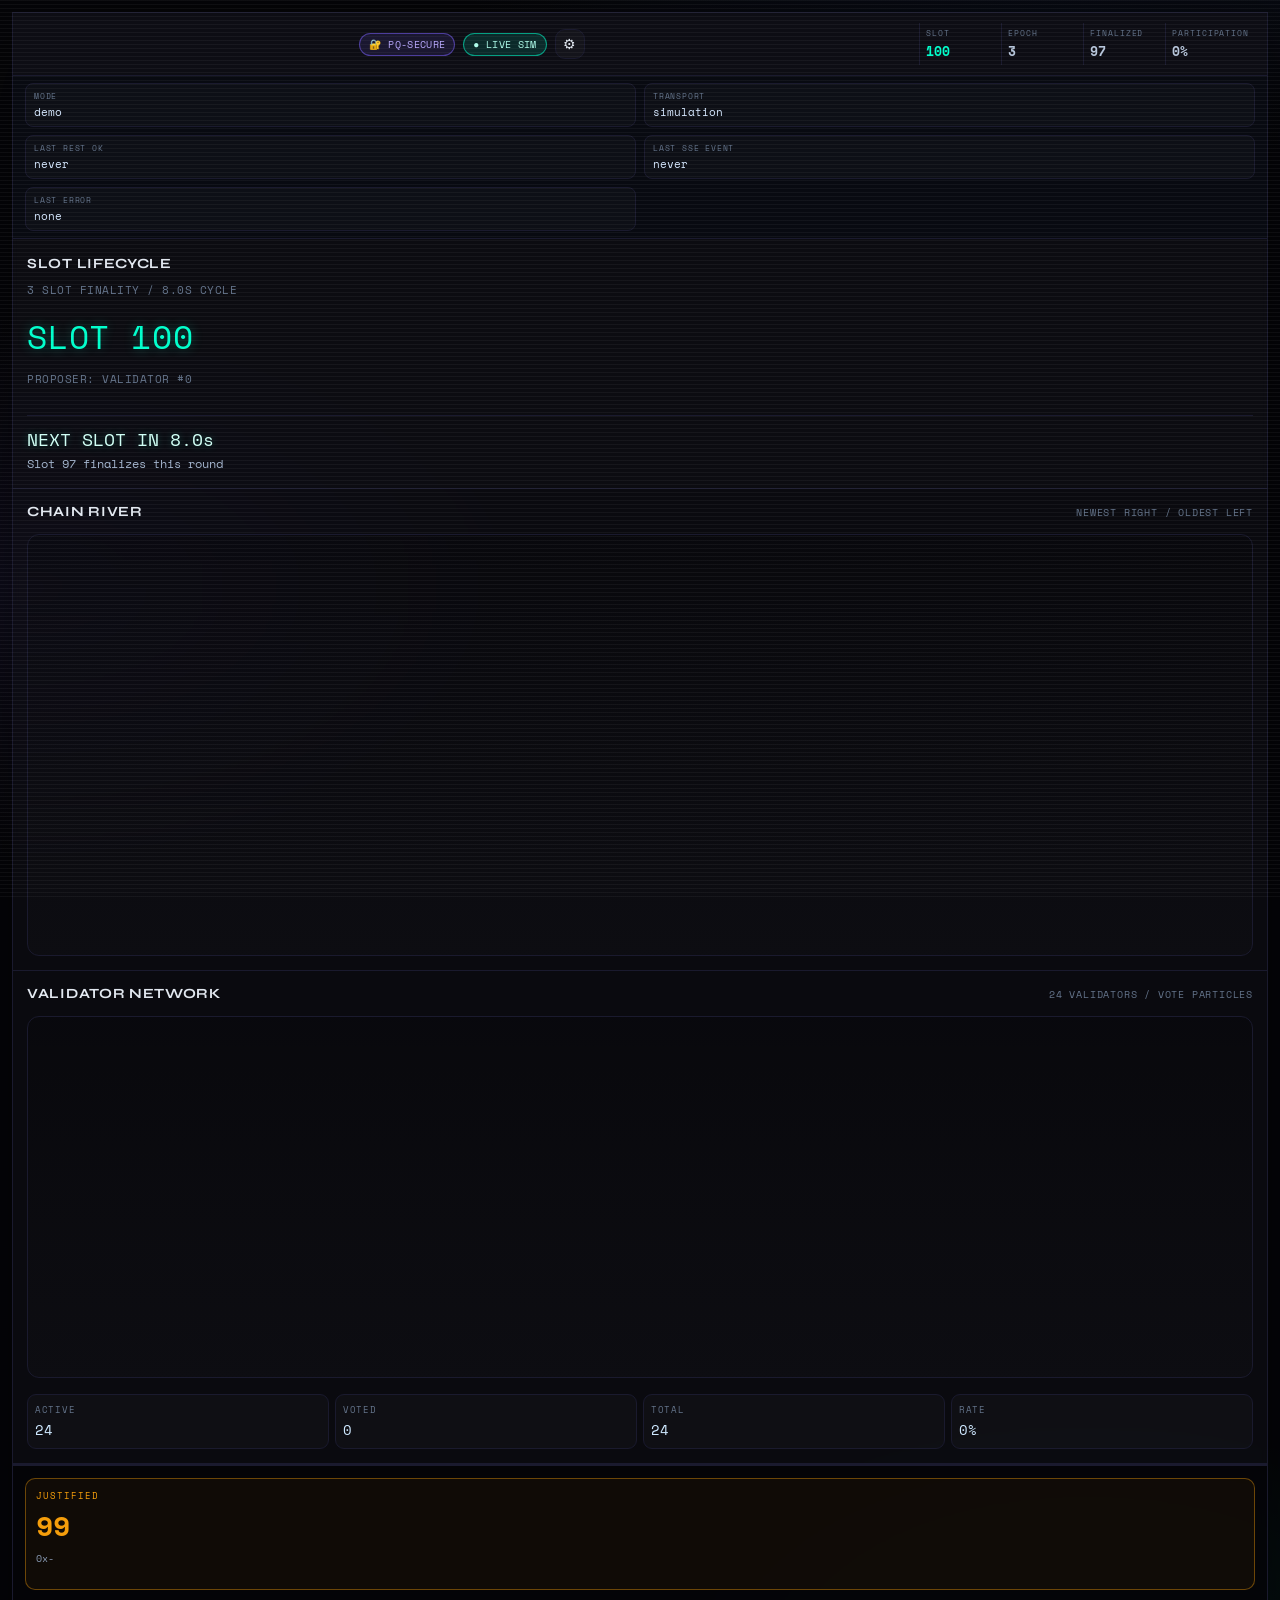
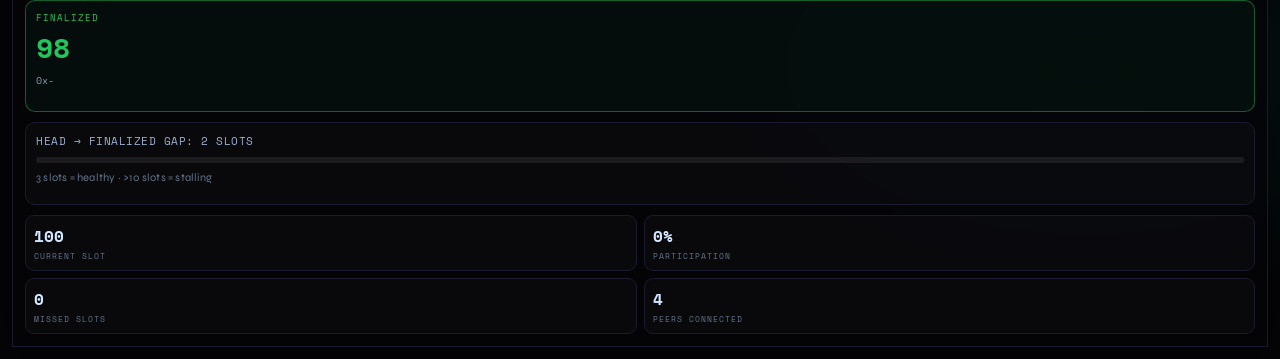
==== web/index.html @ 942a2f81 "fix(leanviz): add base ui shell and styles" ====
<!doctype html>
<html lang="en">
<head>
  <meta charset="utf-8" />
  <meta name="viewport" content="width=device-width, initial-scale=1" />
  <title>LeanViz - 3 Slot Finality Dashboard</title>
  <link rel="preconnect" href="https://fonts.googleapis.com">
  <link rel="preconnect" href="https://fonts.gstatic.com" crossorigin>
  <link href="https://fonts.googleapis.com/css2?family=Space+Mono:wght@400;700&family=Syne:wght@400;600;700;800&display=swap" rel="stylesheet">
    <link rel="stylesheet" href="styles/main.css" />

</head>
<body>
  <div class="app">
    <header class="topbar">
      <div class="peer-group" id="peerPills"></div>
      <div class="peer-group">
        <span class="badge pq">🔐 PQ-SECURE</span>
        <span class="badge live" id="liveBadge">● LIVE SIM</span>
        <button id="settingsBtn" class="icon-btn" title="Settings" aria-label="Open settings">⚙</button>
      </div>
      <div class="counter-group">
        <div class="counter"><span class="counter-label">Slot</span><span id="topSlot" class="counter-value slot">100</span></div>
        <div class="counter"><span class="counter-label">Epoch</span><span id="topEpoch" class="counter-value">3</span></div>
        <div class="counter"><span class="counter-label">Finalized</span><span id="topFinalized" class="counter-value">97</span></div>
        <div class="counter"><span class="counter-label">Participation</span><span id="topPart" class="counter-value">0%</span></div>
      </div>
    </header>
    <div id="warningBanner" class="warn-banner">⚠ Cannot reach Lean node - running in demo mode</div>
    <section class="conn-strip">
      <div class="conn-item"><span class="k">Mode</span><span id="connMode" class="v">demo</span></div>
      <div class="conn-item"><span class="k">Transport</span><span id="connTransport" class="v">simulation</span></div>
      <div class="conn-item"><span class="k">Last REST OK</span><span id="connLastRest" class="v">never</span></div>
      <div class="conn-item"><span class="k">Last SSE Event</span><span id="connLastEvent" class="v">never</span></div>
      <div class="conn-item"><span class="k">Last Error</span><span id="connError" class="v">none</span></div>
    </section>
    <section id="settingsPanel" class="settings-panel">
      <div class="settings-grid">
        <div class="field">
          <label for="beaconInput">Beacon API URL</label>
          <input id="beaconInput" type="text" value="http://localhost:5052" />
        </div>
        <div class="field">
          <label for="metricsInput">Metrics URL</label>
          <input id="metricsInput" type="text" value="http://localhost:9090" />
        </div>
        <div class="field">
          <label for="nsSelect">API Namespace</label>
          <select id="nsSelect">
            <option value="lean">/lean/v0</option>
            <option value="eth">/eth/v1</option>
          </select>
        </div>
        <div class="field">
          <label for="modeSelect">Mode</label>
          <select id="modeSelect">
            <option value="demo">Demo</option>
            <option value="live">Live</option>
          </select>
        </div>
        <button id="applySettings" class="btn primary">Apply</button>
      </div>
      <details class="debug">
        <summary>Debug Metrics</summary>
        <div class="debug-grid">
          <div class="debug-card"><div class="k">Goroutines</div><div id="dbgGoroutines" class="v">-</div></div>
          <div class="debug-card"><div class="k">Memory MB</div><div id="dbgMemory" class="v">-</div></div>
          <div class="debug-card"><div class="k">Live Events</div><div id="dbgEvents" class="v">0</div></div>
          <div class="debug-card"><div class="k">Last Event</div><div id="dbgLastEvent" class="v">-</div></div>
        </div>
      </details>
    </section>

    <section class="main">
      <aside class="panel">
        <h2>Slot Lifecycle</h2>
        <p class="panel-sub" id="slotCycleLabel">3 slot finality / 8.0s cycle</p>
        <div id="leftSlot" class="slot-head">SLOT 100</div>
        <p class="panel-sub" id="proposerText">Proposer: Validator #0</p>
        <div class="phase-list" id="phaseList"></div>
        <div class="slot-foot">
          <span id="countdown" class="countdown">NEXT SLOT IN 8.0s</span>
          <div id="finalizeHint">Slot 97 finalizes this round</div>
        </div>
      </aside>

      <div class="canvas-panel">
        <div class="canvas-title">
          <h2>Chain River</h2>
          <span>newest right / oldest left</span>
        </div>
        <div class="canvas-wrap">
          <canvas id="chainCanvas"></canvas>
        </div>
      </div>

      <div class="canvas-panel" style="border-right: 0;">
        <div class="canvas-title">
          <h2>Validator Network</h2>
          <span id="validatorSubtitle">24 validators / vote particles</span>
        </div>
        <div class="canvas-wrap">
          <canvas id="validatorCanvas"></canvas>
        </div>
        <div class="net-stats">
          <div class="net-stat"><span class="k">Active</span><span class="v" id="statActive">24</span></div>
          <div class="net-stat"><span class="k">Voted</span><span class="v" id="statVoted">0</span></div>
          <div class="net-stat"><span class="k">Total</span><span class="v" id="statTotal">24</span></div>
          <div class="net-stat"><span class="k">Rate</span><span class="v" id="statRate">0%</span></div>
        </div>
      </div>
    </section>

    <footer class="bottom">
      <div class="cp-box justified">
        <div class="label">Justified</div>
        <div class="slot" id="justSlot">99</div>
        <div class="hash" id="justHash">0x-</div>
      </div>
      <div class="cp-box finalized">
        <div class="label">Finalized</div>
        <div class="slot" id="finSlot">98</div>
        <div class="hash" id="finHash">0x-</div>
      </div>
      <div class="gap">
        <div class="title" id="gapTitle">HEAD → FINALIZED GAP: 2 SLOTS</div>
        <div class="gap-bar"><div class="gap-fill" id="gapFill"></div></div>
        <div class="helper">3 slots = healthy · &gt;10 slots = stalling</div>
        <div class="chip-wrap" id="chipWrap"></div>
      </div>
      <div class="bottom-metrics">
        <div class="bottom-metric"><div class="v" id="mSlot">100</div><div class="k">Current Slot</div></div>
        <div class="bottom-metric"><div class="v" id="mPart">0%</div><div class="k">Participation</div></div>
        <div class="bottom-metric"><div class="v" id="mMissed">0</div><div class="k">Missed Slots</div></div>
        <div class="bottom-metric"><div class="v" id="mPeers">4</div><div class="k">Peers Connected</div></div>
      </div>
    </footer>
  </div>

    <script type="module" src="src/main.js"></script>

</body>
</html>
---- web/styles/main.css ----
:root {
      --bg: #050508;
      --surface: #0d0d14;
      --border: #1a1a2e;
      --cyan: #00ffcc;
      --purple: #7b61ff;
      --blue: #3b82f6;
      --amber: #f59e0b;
      --green: #22c55e;
      --red: #ef4444;
      --grey: #2a2a3a;
      --text: #e2e8f0;
      --muted: #64748b;
    }

    * { box-sizing: border-box; }

    body {
      margin: 0;
      min-height: 100vh;
      color: var(--text);
      background:
        radial-gradient(1200px 700px at 80% -10%, rgba(59, 130, 246, 0.09), transparent 55%),
        radial-gradient(900px 500px at 2% 30%, rgba(123, 97, 255, 0.08), transparent 55%),
        radial-gradient(800px 450px at 85% 85%, rgba(0, 255, 204, 0.07), transparent 55%),
        var(--bg);
      font-family: "Syne", sans-serif;
      overflow-x: hidden;
    }

    body::after {
      content: "";
      pointer-events: none;
      position: fixed;
      inset: 0;
      z-index: 50;
      opacity: 0.07;
      background: repeating-linear-gradient(
        180deg,
        rgba(255, 255, 255, 0.65) 0,
        rgba(255, 255, 255, 0.65) 1px,
        transparent 1px,
        transparent 4px
      );
    }

    .app {
      width: min(1680px, calc(100vw - 24px));
      margin: 12px auto;
      border: 1px solid var(--border);
      background: linear-gradient(180deg, rgba(255,255,255,0.02), rgba(255,255,255,0.005));
      box-shadow: 0 24px 80px rgba(0, 0, 0, 0.55);
      backdrop-filter: blur(4px);
    }

    .topbar {
      min-height: 52px;
      padding: 10px 12px;
      background: var(--surface);
      border-bottom: 1px solid var(--border);
      display: flex;
      align-items: center;
      justify-content: space-between;
      gap: 10px;
      flex-wrap: wrap;
    }

    .peer-group, .counter-group {
      display: flex;
      align-items: center;
      gap: 8px;
      flex-wrap: wrap;
    }

    .peer-pill {
      display: inline-flex;
      align-items: center;
      gap: 6px;
      border-radius: 20px;
      border: 1px solid var(--border);
      background: rgba(255,255,255,0.03);
      font-family: "Space Mono", monospace;
      font-size: 10px;
      color: var(--muted);
      padding: 5px 10px;
      letter-spacing: 0.3px;
      transition: border-color 0.35s ease, box-shadow 0.35s ease;
    }

    .peer-pill.self {
      border-color: rgba(0,255,204,0.75);
      color: #cffef4;
      box-shadow: 0 0 14px rgba(0,255,204,0.18);
    }

    .dot {
      width: 6px;
      height: 6px;
      border-radius: 50%;
      display: inline-block;
      background: var(--grey);
    }

    .dot.online, .dot.syncing {
      animation: dotPulse 2s ease-in-out infinite;
    }

    .dot.online { background: var(--green); }
    .dot.syncing { background: var(--amber); }

    .badge {
      border: 1px solid transparent;
      border-radius: 12px;
      padding: 3px 9px;
      font-family: "Space Mono", monospace;
      font-size: 10px;
      text-transform: uppercase;
      letter-spacing: 0.35px;
      white-space: nowrap;
    }

    .badge.pq {
      border-color: rgba(123,97,255,0.52);
      color: #baaaff;
      background: rgba(123,97,255,0.12);
    }

    .badge.live {
      border-color: rgba(0,255,204,0.55);
      color: #aefcea;
      background: rgba(0,255,204,0.12);
      animation: breathe 2s ease-in-out infinite;
    }

    .badge.live.warn {
      border-color: rgba(239,68,68,0.5);
      color: #ffc0c0;
      background: rgba(239,68,68,0.14);
      animation: none;
    }

    .icon-btn {
      border: 1px solid var(--border);
      border-radius: 10px;
      background: rgba(255,255,255,0.03);
      color: var(--text);
      width: 30px;
      height: 30px;
      cursor: pointer;
      font-size: 14px;
      line-height: 1;
      transition: all 0.25s ease;
    }

    .icon-btn:hover {
      border-color: rgba(0,255,204,0.5);
      box-shadow: 0 0 12px rgba(0,255,204,0.18);
    }

    .warn-banner {
      display: none;
      align-items: center;
      gap: 8px;
      padding: 7px 12px;
      border-bottom: 1px solid rgba(239,68,68,0.45);
      color: #ffc9c9;
      background: rgba(239,68,68,0.12);
      font-family: "Space Mono", monospace;
      font-size: 11px;
      letter-spacing: 0.25px;
    }

    .warn-banner.show {
      display: flex;
    }

    .conn-strip {
      display: grid;
      grid-template-columns: repeat(5, minmax(0, 1fr));
      gap: 8px;
      padding: 7px 12px;
      border-bottom: 1px solid var(--border);
      background: rgba(9, 11, 18, 0.95);
    }

    .conn-item {
      border: 1px solid var(--border);
      border-radius: 8px;
      padding: 6px 8px;
      background: rgba(255,255,255,0.02);
      min-height: 42px;
    }

    .conn-item .k {
      display: block;
      font-family: "Space Mono", monospace;
      font-size: 8px;
      color: var(--muted);
      text-transform: uppercase;
      letter-spacing: 0.8px;
    }

    .conn-item .v {
      display: block;
      margin-top: 2px;
      font-family: "Space Mono", monospace;
      font-size: 11px;
      color: #d6e8ff;
      white-space: nowrap;
      overflow: hidden;
      text-overflow: ellipsis;
    }

    .settings-panel {
      display: none;
      border-bottom: 1px solid var(--border);
      background: rgba(13,13,20,0.97);
      padding: 10px 12px;
    }

    .settings-panel.open {
      display: block;
    }

    .settings-grid {
      display: grid;
      grid-template-columns: 1fr 1fr auto auto;
      gap: 8px;
      align-items: end;
    }

    .field label {
      display: block;
      margin-bottom: 4px;
      font-family: "Space Mono", monospace;
      font-size: 9px;
      color: var(--muted);
      text-transform: uppercase;
      letter-spacing: 1px;
    }

    .field input, .field select {
      width: 100%;
      height: 34px;
      border-radius: 8px;
      border: 1px solid var(--border);
      background: rgba(255,255,255,0.03);
      color: var(--text);
      padding: 0 10px;
      font-family: "Space Mono", monospace;
      font-size: 11px;
    }

    .btn {
      height: 34px;
      border-radius: 8px;
      border: 1px solid var(--border);
      background: rgba(255,255,255,0.05);
      color: var(--text);
      padding: 0 11px;
      cursor: pointer;
      font-family: "Space Mono", monospace;
      font-size: 11px;
      text-transform: uppercase;
      letter-spacing: 0.6px;
    }

    .btn.primary {
      border-color: rgba(0,255,204,0.5);
      color: #b9fff2;
      background: rgba(0,255,204,0.12);
    }

    .debug {
      margin-top: 8px;
      border-top: 1px solid var(--border);
      padding-top: 7px;
    }

    .debug summary {
      cursor: pointer;
      font-family: "Space Mono", monospace;
      font-size: 10px;
      color: var(--muted);
      text-transform: uppercase;
      letter-spacing: 0.8px;
    }

    .debug-grid {
      margin-top: 8px;
      display: grid;
      grid-template-columns: repeat(4, minmax(0, 1fr));
      gap: 6px;
    }

    .debug-card {
      border: 1px solid var(--border);
      border-radius: 8px;
      padding: 6px;
      background: rgba(255,255,255,0.02);
    }

    .debug-card .k {
      font-family: "Space Mono", monospace;
      font-size: 8px;
      color: var(--muted);
      text-transform: uppercase;
      letter-spacing: 0.8px;
    }

    .debug-card .v {
      margin-top: 2px;
      font-family: "Space Mono", monospace;
      font-size: 12px;
      color: #cde2ff;
    }

    .counter {
      min-width: 74px;
      padding: 4px 6px;
      border-left: 1px solid var(--border);
    }

    .counter-label {
      display: block;
      font-family: "Space Mono", monospace;
      font-size: 8px;
      color: var(--muted);
      text-transform: uppercase;
      letter-spacing: 0.9px;
    }

    .counter-value {
      display: block;
      font-family: "Space Mono", monospace;
      font-size: 13px;
      font-weight: 700;
      margin-top: 2px;
      color: #b7c6db;
    }

    .counter-value.slot { color: var(--cyan); }

    .main {
      display: grid;
      grid-template-columns: 290px 1fr 350px;
      gap: 0;
      min-height: 640px;
      border-bottom: 1px solid var(--border);
    }

    .panel {
      background: rgba(13,13,20,0.78);
      border-right: 1px solid var(--border);
      padding: 16px 14px;
      position: relative;
    }

    .panel:last-child { border-right: 0; }

    .panel h2 {
      margin: 0 0 10px;
      font-size: 14px;
      letter-spacing: 0.7px;
      font-weight: 700;
      text-transform: uppercase;
    }

    .panel-sub {
      margin: 0;
      font-size: 11px;
      color: var(--muted);
      letter-spacing: 0.5px;
      text-transform: uppercase;
      font-family: "Space Mono", monospace;
    }

    .slot-head {
      margin: 14px 0 10px;
      font-family: "Space Mono", monospace;
      font-size: 33px;
      color: var(--cyan);
      letter-spacing: 0.8px;
      text-shadow: 0 0 12px rgba(0,255,204,0.3);
    }

    .phase-list {
      margin-top: 14px;
      display: grid;
      gap: 8px;
      position: relative;
    }

    .phase-item {
      border: 1px solid var(--border);
      border-radius: 10px;
      padding: 8px 10px;
      background: rgba(255,255,255,0.014);
      transition: all 0.35s ease;
    }

    .phase-top {
      display: flex;
      justify-content: space-between;
      align-items: center;
      gap: 8px;
      font-size: 12px;
      font-weight: 600;
      letter-spacing: 0.35px;
    }

    .phase-name {
      font-family: "Space Mono", monospace;
      color: #95a9c7;
      font-size: 12px;
    }

    .phase-desc {
      margin-top: 4px;
      font-size: 10px;
      color: var(--muted);
      line-height: 1.3;
    }

    .phase-progress {
      margin-top: 6px;
      height: 5px;
      border-radius: 999px;
      background: rgba(255,255,255,0.06);
      overflow: hidden;
    }

    .phase-progress > span {
      display: block;
      height: 100%;
      width: 0%;
      background: linear-gradient(90deg, rgba(0,255,204,0.2), var(--cyan));
      transition: width 0.1s linear;
    }

    .phase-item.active {
      border-color: rgba(0,255,204,0.45);
      box-shadow: 0 0 16px rgba(0,255,204,0.14);
      background: rgba(0,255,204,0.05);
    }

    .phase-item.active .phase-name,
    .phase-item.active .phase-icon {
      color: var(--cyan);
      text-shadow: 0 0 10px rgba(0,255,204,0.28);
    }

    .phase-item.done {
      border-color: rgba(34,197,94,0.3);
      background: rgba(34,197,94,0.07);
      opacity: 0.86;
    }

    .phase-item.done .phase-name,
    .phase-item.done .phase-icon {
      color: var(--green);
    }

    .phase-item.pending {
      opacity: 0.58;
      filter: saturate(0.65);
    }

    .slot-foot {
      margin-top: 14px;
      border-top: 1px solid var(--border);
      padding-top: 10px;
      font-family: "Space Mono", monospace;
      font-size: 12px;
      color: #a5b6cf;
      line-height: 1.45;
    }

    .slot-foot .countdown {
      font-size: 18px;
      color: #d0fff5;
      text-shadow: 0 0 8px rgba(0,255,204,0.25);
      display: block;
      margin-bottom: 3px;
    }

    .canvas-panel {
      display: flex;
      flex-direction: column;
      gap: 8px;
      padding: 14px;
      background: rgba(13,13,20,0.64);
      border-right: 1px solid var(--border);
    }

    .canvas-title {
      display: flex;
      justify-content: space-between;
      align-items: baseline;
      gap: 8px;
      margin-bottom: 6px;
    }

    .canvas-title h2 {
      margin: 0;
      font-size: 14px;
      text-transform: uppercase;
      letter-spacing: 0.7px;
    }

    .canvas-title span {
      font-family: "Space Mono", monospace;
      color: var(--muted);
      font-size: 10px;
      text-transform: uppercase;
      letter-spacing: 0.8px;
    }

    .canvas-wrap {
      position: relative;
      border: 1px solid var(--border);
      border-radius: 12px;
      overflow: hidden;
      background: linear-gradient(180deg, rgba(0,0,0,0.18), rgba(255,255,255,0.01));
    }

    canvas {
      width: 100%;
      height: 100%;
      display: block;
    }

    #chainCanvas { height: 520px; }
    #validatorCanvas { height: 420px; }

    .net-stats {
      display: grid;
      grid-template-columns: repeat(4, minmax(0, 1fr));
      gap: 6px;
      margin-top: 8px;
    }

    .net-stat {
      border: 1px solid var(--border);
      border-radius: 9px;
      padding: 8px 7px;
      background: rgba(255,255,255,0.02);
    }

    .net-stat span {
      display: block;
      font-family: "Space Mono", monospace;
    }

    .net-stat .k {
      font-size: 9px;
      color: var(--muted);
      text-transform: uppercase;
      letter-spacing: 0.7px;
    }

    .net-stat .v {
      font-size: 14px;
      color: #cee8ff;
      margin-top: 3px;
    }

    .bottom {
      background: rgba(5,5,8,0.9);
      border-top: 1px solid var(--border);
      padding: 12px;
      display: grid;
      grid-template-columns: 220px 220px 1fr 300px;
      gap: 10px;
      align-items: stretch;
    }

    .cp-box {
      border-radius: 10px;
      padding: 10px;
      background: rgba(255,255,255,0.02);
      min-height: 112px;
    }

    .cp-box .label {
      font-family: "Space Mono", monospace;
      font-size: 9px;
      letter-spacing: 1px;
      text-transform: uppercase;
    }

    .cp-box .slot {
      font-family: "Space Mono", monospace;
      font-size: 28px;
      margin-top: 3px;
      font-weight: 700;
    }

    .cp-box .hash {
      font-family: "Space Mono", monospace;
      font-size: 10px;
      color: #8a9cb6;
      margin-top: 5px;
      overflow: hidden;
      text-overflow: ellipsis;
      white-space: nowrap;
    }

    .cp-box.justified {
      border: 1px solid rgba(245,158,11,0.4);
      background: rgba(245,158,11,0.05);
    }

    .cp-box.justified .label,
    .cp-box.justified .slot { color: var(--amber); }

    .cp-box.finalized {
      border: 1px solid rgba(34,197,94,0.44);
      background: rgba(34,197,94,0.05);
    }

    .cp-box.finalized .label,
    .cp-box.finalized .slot { color: var(--green); }

    .gap {
      border: 1px solid var(--border);
      border-radius: 10px;
      padding: 10px;
      background: rgba(255,255,255,0.02);
    }

    .gap .title {
      font-family: "Space Mono", monospace;
      font-size: 11px;
      letter-spacing: 0.5px;
      color: #9bb0d0;
    }

    .gap-bar {
      margin-top: 8px;
      height: 6px;
      border-radius: 999px;
      overflow: hidden;
      background: rgba(255,255,255,0.08);
    }

    .gap-fill {
      height: 100%;
      width: 0%;
      transition: width 0.8s ease, background-color 0.4s ease;
      background: var(--green);
      box-shadow: 0 0 12px rgba(34,197,94,0.5);
    }

    .gap .helper {
      margin-top: 8px;
      color: var(--muted);
      font-size: 11px;
      letter-spacing: 0.2px;
    }

    .chip-wrap {
      margin-top: 10px;
      display: flex;
      gap: 6px;
      flex-wrap: wrap;
    }

    .chip {
      min-width: 30px;
      height: 30px;
      border-radius: 9px;
      border: 1px solid rgba(34,197,94,0.35);
      background: rgba(34,197,94,0.08);
      color: #6ef3a0;
      font-family: "Space Mono", monospace;
      font-size: 11px;
      display: inline-flex;
      align-items: center;
      justify-content: center;
    }

    .bottom-metrics {
      border-left: 1px solid var(--border);
      padding-left: 10px;
      display: grid;
      grid-template-columns: repeat(2, minmax(0, 1fr));
      gap: 7px;
      align-content: start;
    }

    .bottom-metric {
      border: 1px solid var(--border);
      border-radius: 9px;
      padding: 8px;
      background: rgba(255,255,255,0.02);
    }

    .bottom-metric .v {
      font-family: "Space Mono", monospace;
      font-size: 16px;
      color: #d3e7ff;
      font-weight: 700;
    }

    .bottom-metric .k {
      margin-top: 2px;
      font-family: "Space Mono", monospace;
      font-size: 8px;
      text-transform: uppercase;
      letter-spacing: 1px;
      color: var(--muted);
    }

    @keyframes dotPulse {
      0%, 100% { opacity: 1; transform: scale(1); }
      50% { opacity: 0.58; transform: scale(1.1); }
    }

    @keyframes breathe {
      0%, 100% { opacity: 1; }
      50% { opacity: 0.62; }
    }

    @media (max-width: 1300px) {
      .settings-grid {
        grid-template-columns: 1fr;
      }

      .conn-strip {
        grid-template-columns: 1fr 1fr;
      }

      .debug-grid {
        grid-template-columns: 1fr 1fr;
      }

      .main {
        grid-template-columns: 1fr;
      }

      .panel,
      .canvas-panel {
        border-right: 0;
        border-bottom: 1px solid var(--border);
      }

      #chainCanvas { height: 420px; }
      #validatorCanvas { height: 360px; }

      .bottom {
        grid-template-columns: 1fr;
      }

      .bottom-metrics { border-left: 0; padding-left: 0; }
    }
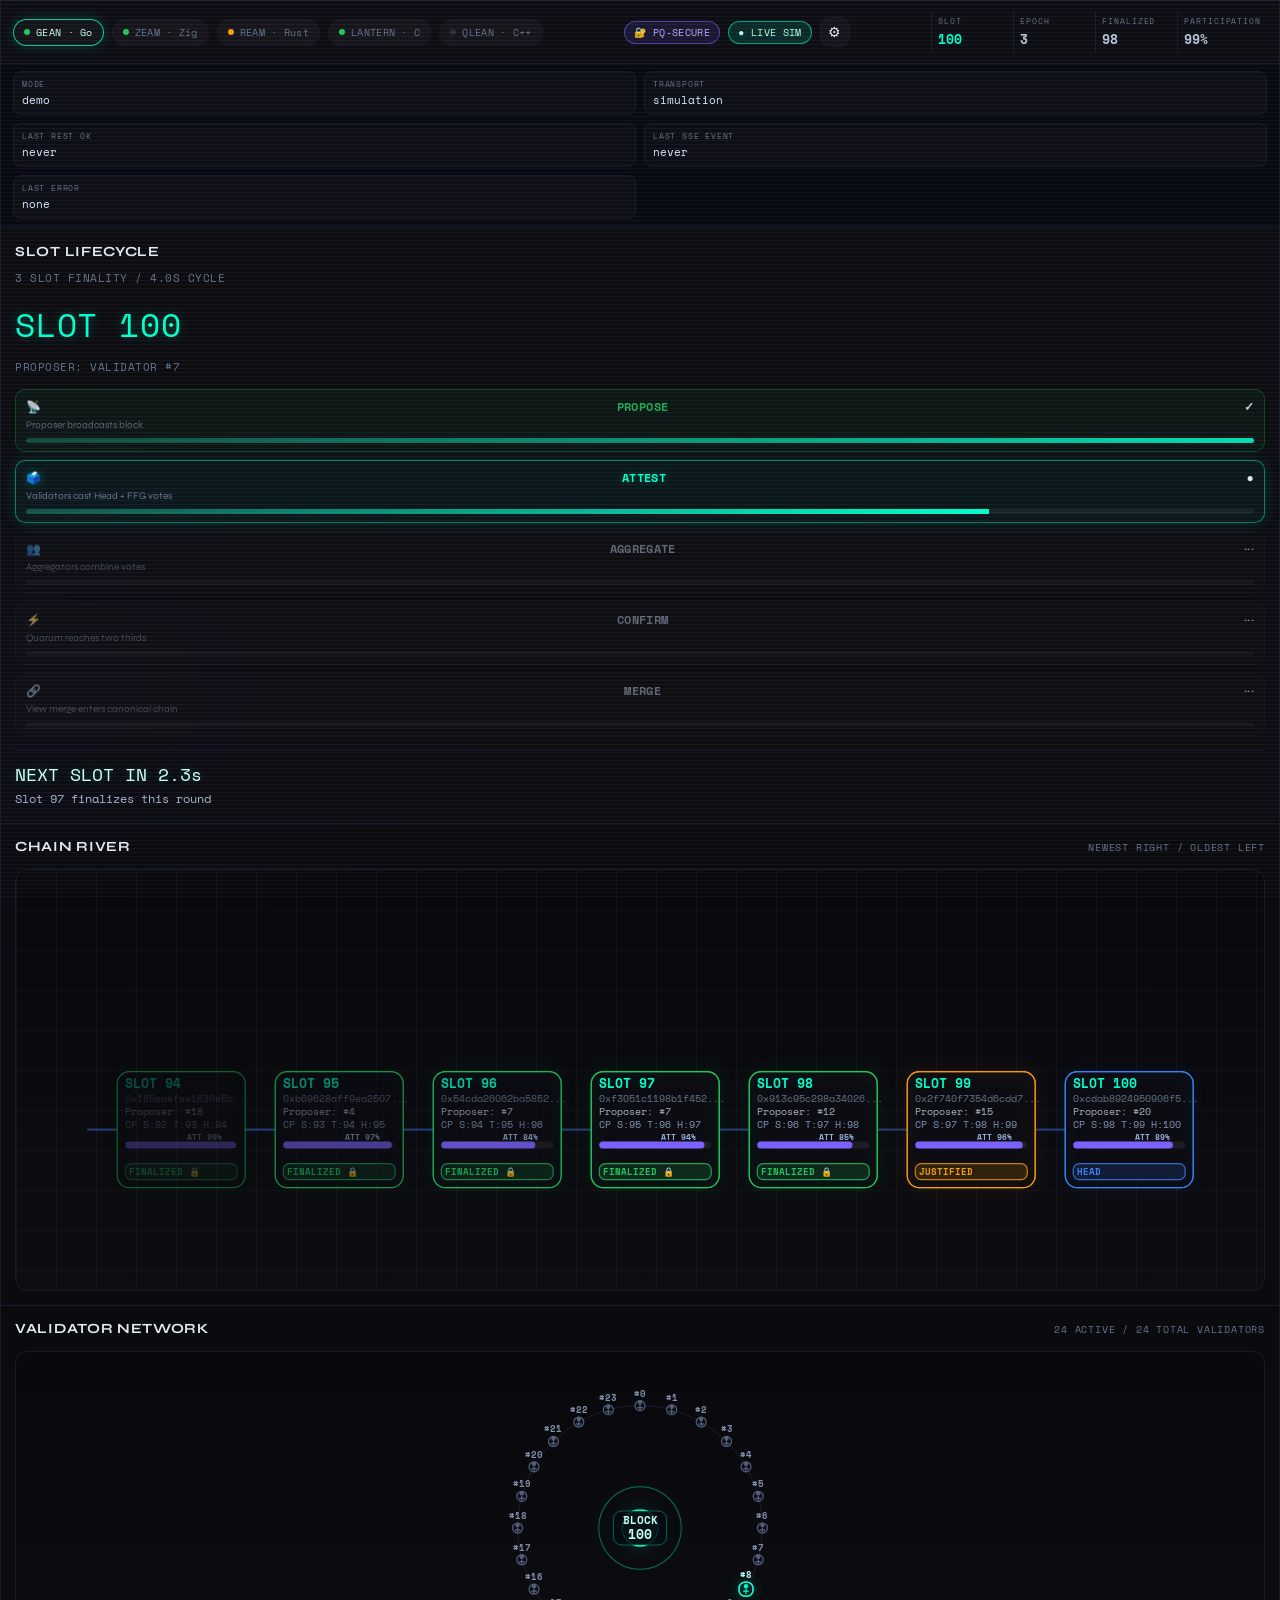
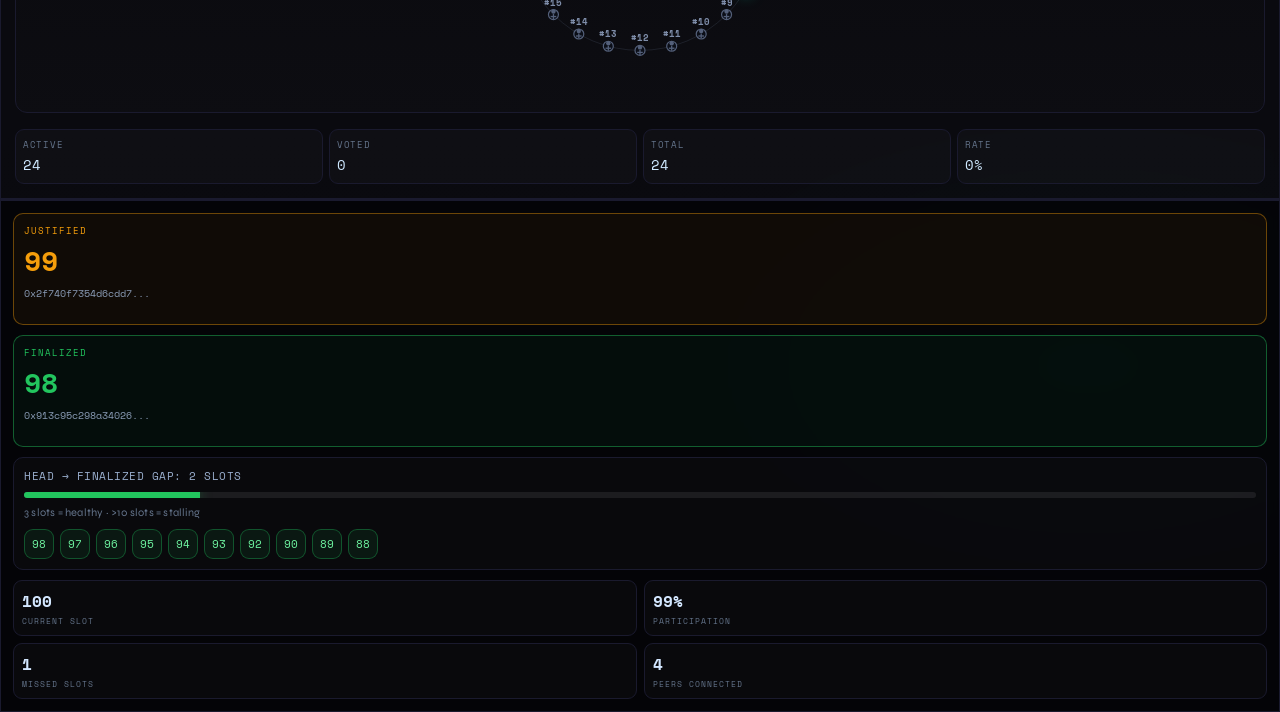
==== commit 9bb55a2a: "feat: integrate with client api and update branding" ====
--- a/web/index.html
+++ b/web/index.html
@@ -1,15 +1,19 @@
 <!doctype html>
 <html lang="en">
+
 <head>
   <meta charset="utf-8" />
   <meta name="viewport" content="width=device-width, initial-scale=1" />
   <title>LeanViz - 3 Slot Finality Dashboard</title>
   <link rel="preconnect" href="https://fonts.googleapis.com">
   <link rel="preconnect" href="https://fonts.gstatic.com" crossorigin>
-  <link href="https://fonts.googleapis.com/css2?family=Space+Mono:wght@400;700&family=Syne:wght@400;600;700;800&display=swap" rel="stylesheet">
-    <link rel="stylesheet" href="styles/main.css" />
+  <link
+    href="https://fonts.googleapis.com/css2?family=Space+Mono:wght@400;700&family=Syne:wght@400;600;700;800&display=swap"
+    rel="stylesheet">
+  <link rel="stylesheet" href="styles/main.css" />
 
 </head>
+
 <body>
   <div class="app">
     <header class="topbar">
@@ -20,10 +24,14 @@
         <button id="settingsBtn" class="icon-btn" title="Settings" aria-label="Open settings">⚙</button>
       </div>
       <div class="counter-group">
-        <div class="counter"><span class="counter-label">Slot</span><span id="topSlot" class="counter-value slot">100</span></div>
-        <div class="counter"><span class="counter-label">Epoch</span><span id="topEpoch" class="counter-value">3</span></div>
-        <div class="counter"><span class="counter-label">Finalized</span><span id="topFinalized" class="counter-value">97</span></div>
-        <div class="counter"><span class="counter-label">Participation</span><span id="topPart" class="counter-value">0%</span></div>
+        <div class="counter"><span class="counter-label">Slot</span><span id="topSlot"
+            class="counter-value slot">100</span></div>
+        <div class="counter"><span class="counter-label">Epoch</span><span id="topEpoch" class="counter-value">3</span>
+        </div>
+        <div class="counter"><span class="counter-label">Finalized</span><span id="topFinalized"
+            class="counter-value">97</span></div>
+        <div class="counter"><span class="counter-label">Participation</span><span id="topPart"
+            class="counter-value">0%</span></div>
       </div>
     </header>
     <div id="warningBanner" class="warn-banner">⚠ Cannot reach Lean node - running in demo mode</div>
@@ -38,11 +46,11 @@
       <div class="settings-grid">
         <div class="field">
           <label for="beaconInput">Beacon API URL</label>
-          <input id="beaconInput" type="text" value="http://localhost:5052" />
+          <input id="beaconInput" type="text" value="http://localhost:7070/proxy/http://localhost:5052" />
         </div>
         <div class="field">
           <label for="metricsInput">Metrics URL</label>
-          <input id="metricsInput" type="text" value="http://localhost:9090" />
+          <input id="metricsInput" type="text" value="http://localhost:7070/proxy/http://localhost:5054" />
         </div>
         <div class="field">
           <label for="nsSelect">API Namespace</label>
@@ -63,10 +71,22 @@
       <details class="debug">
         <summary>Debug Metrics</summary>
         <div class="debug-grid">
-          <div class="debug-card"><div class="k">Goroutines</div><div id="dbgGoroutines" class="v">-</div></div>
-          <div class="debug-card"><div class="k">Memory MB</div><div id="dbgMemory" class="v">-</div></div>
-          <div class="debug-card"><div class="k">Live Events</div><div id="dbgEvents" class="v">0</div></div>
-          <div class="debug-card"><div class="k">Last Event</div><div id="dbgLastEvent" class="v">-</div></div>
+          <div class="debug-card">
+            <div class="k">Goroutines</div>
+            <div id="dbgGoroutines" class="v">-</div>
+          </div>
+          <div class="debug-card">
+            <div class="k">Memory MB</div>
+            <div id="dbgMemory" class="v">-</div>
+          </div>
+          <div class="debug-card">
+            <div class="k">Live Events</div>
+            <div id="dbgEvents" class="v">0</div>
+          </div>
+          <div class="debug-card">
+            <div class="k">Last Event</div>
+            <div id="dbgLastEvent" class="v">-</div>
+          </div>
         </div>
       </details>
     </section>
@@ -124,20 +144,35 @@
       </div>
       <div class="gap">
         <div class="title" id="gapTitle">HEAD → FINALIZED GAP: 2 SLOTS</div>
-        <div class="gap-bar"><div class="gap-fill" id="gapFill"></div></div>
+        <div class="gap-bar">
+          <div class="gap-fill" id="gapFill"></div>
+        </div>
         <div class="helper">3 slots = healthy · &gt;10 slots = stalling</div>
         <div class="chip-wrap" id="chipWrap"></div>
       </div>
       <div class="bottom-metrics">
-        <div class="bottom-metric"><div class="v" id="mSlot">100</div><div class="k">Current Slot</div></div>
-        <div class="bottom-metric"><div class="v" id="mPart">0%</div><div class="k">Participation</div></div>
-        <div class="bottom-metric"><div class="v" id="mMissed">0</div><div class="k">Missed Slots</div></div>
-        <div class="bottom-metric"><div class="v" id="mPeers">4</div><div class="k">Peers Connected</div></div>
+        <div class="bottom-metric">
+          <div class="v" id="mSlot">100</div>
+          <div class="k">Current Slot</div>
+        </div>
+        <div class="bottom-metric">
+          <div class="v" id="mPart">0%</div>
+          <div class="k">Participation</div>
+        </div>
+        <div class="bottom-metric">
+          <div class="v" id="mMissed">0</div>
+          <div class="k">Missed Slots</div>
+        </div>
+        <div class="bottom-metric">
+          <div class="v" id="mPeers">4</div>
+          <div class="k">Peers Connected</div>
+        </div>
       </div>
     </footer>
   </div>
 
-    <script type="module" src="src/main.js"></script>
+  <script type="module" src="src/main.js"></script>
 
 </body>
-</html>
+
+</html>
--- a/web/styles/main.css
+++ b/web/styles/main.css
@@ -45,8 +45,8 @@
     }
 
     .app {
-      width: min(1680px, calc(100vw - 24px));
-      margin: 12px auto;
+      width: 100%;
+      margin: 0;
       border: 1px solid var(--border);
       background: linear-gradient(180deg, rgba(255,255,255,0.02), rgba(255,255,255,0.005));
       box-shadow: 0 24px 80px rgba(0, 0, 0, 0.55);
@@ -271,6 +271,7 @@
       background: rgba(0,255,204,0.12);
     }
 
+
     .debug {
       margin-top: 8px;
       border-top: 1px solid var(--border);
